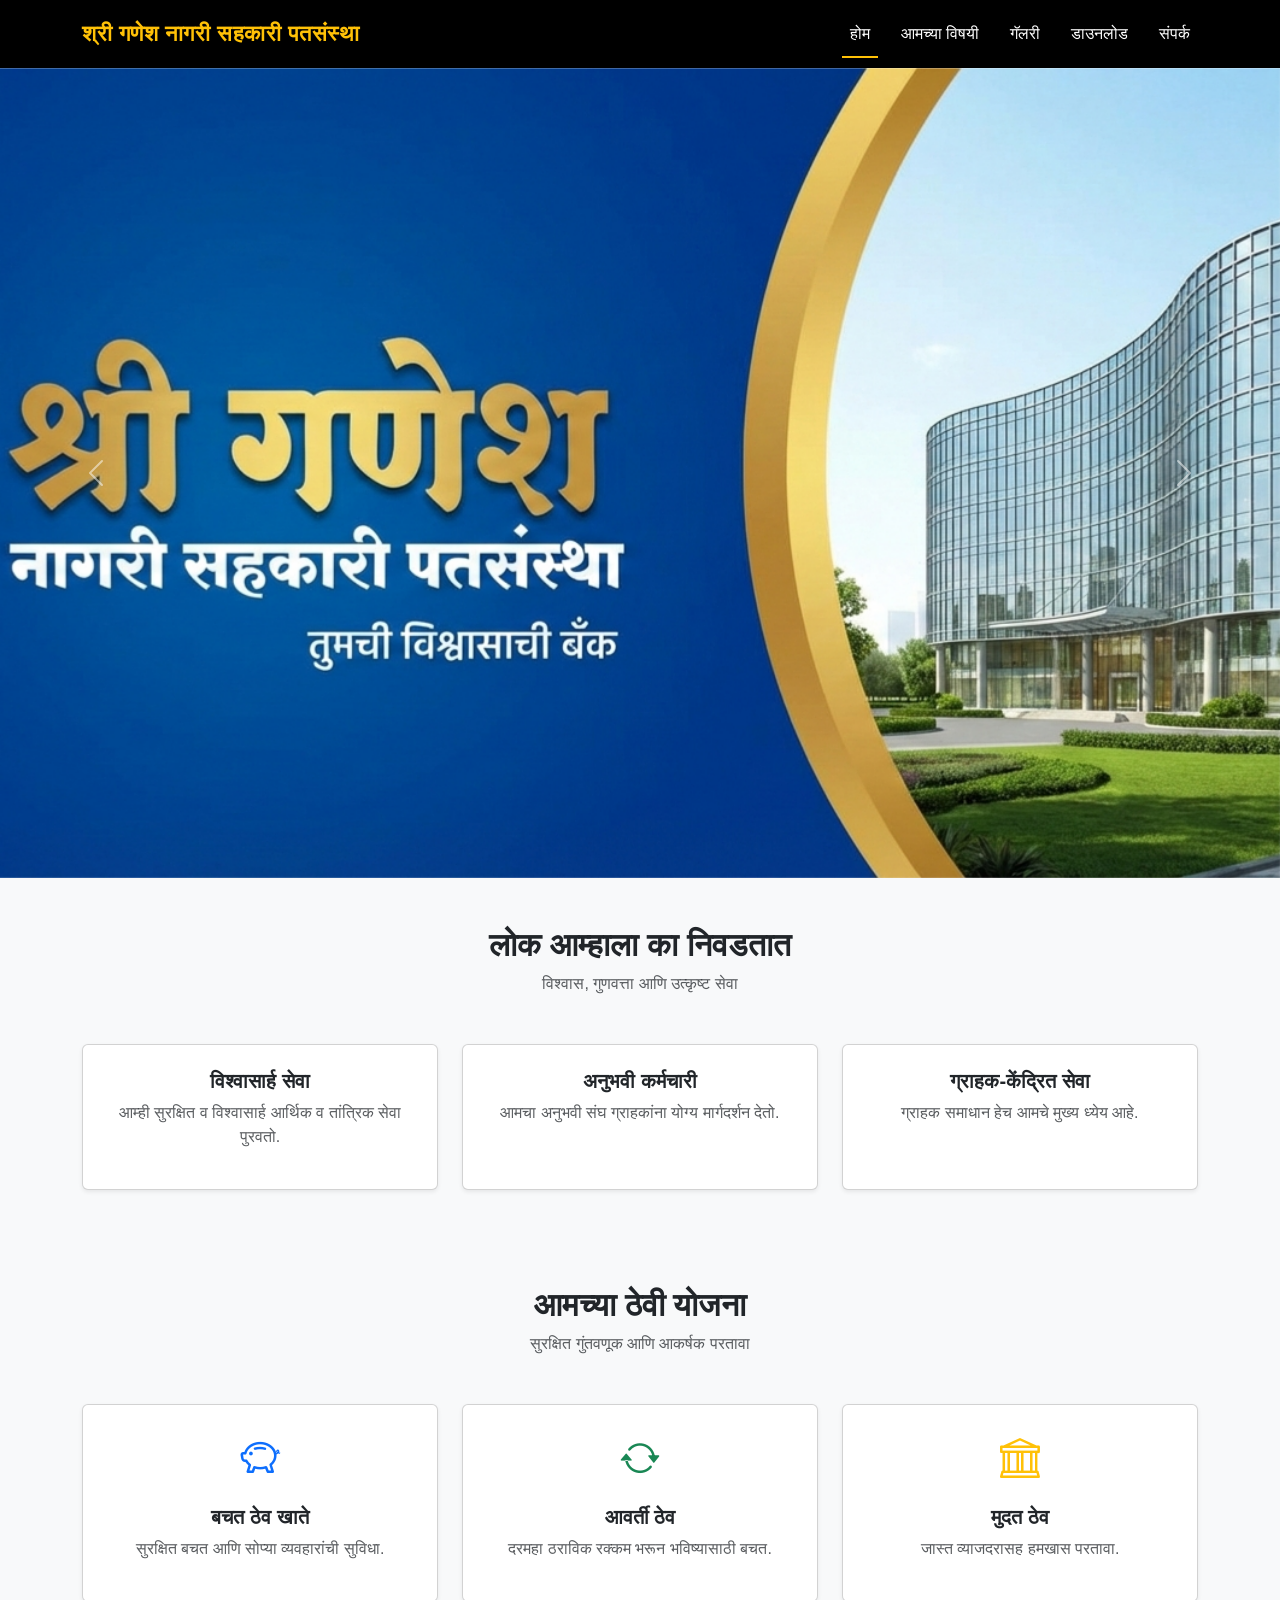
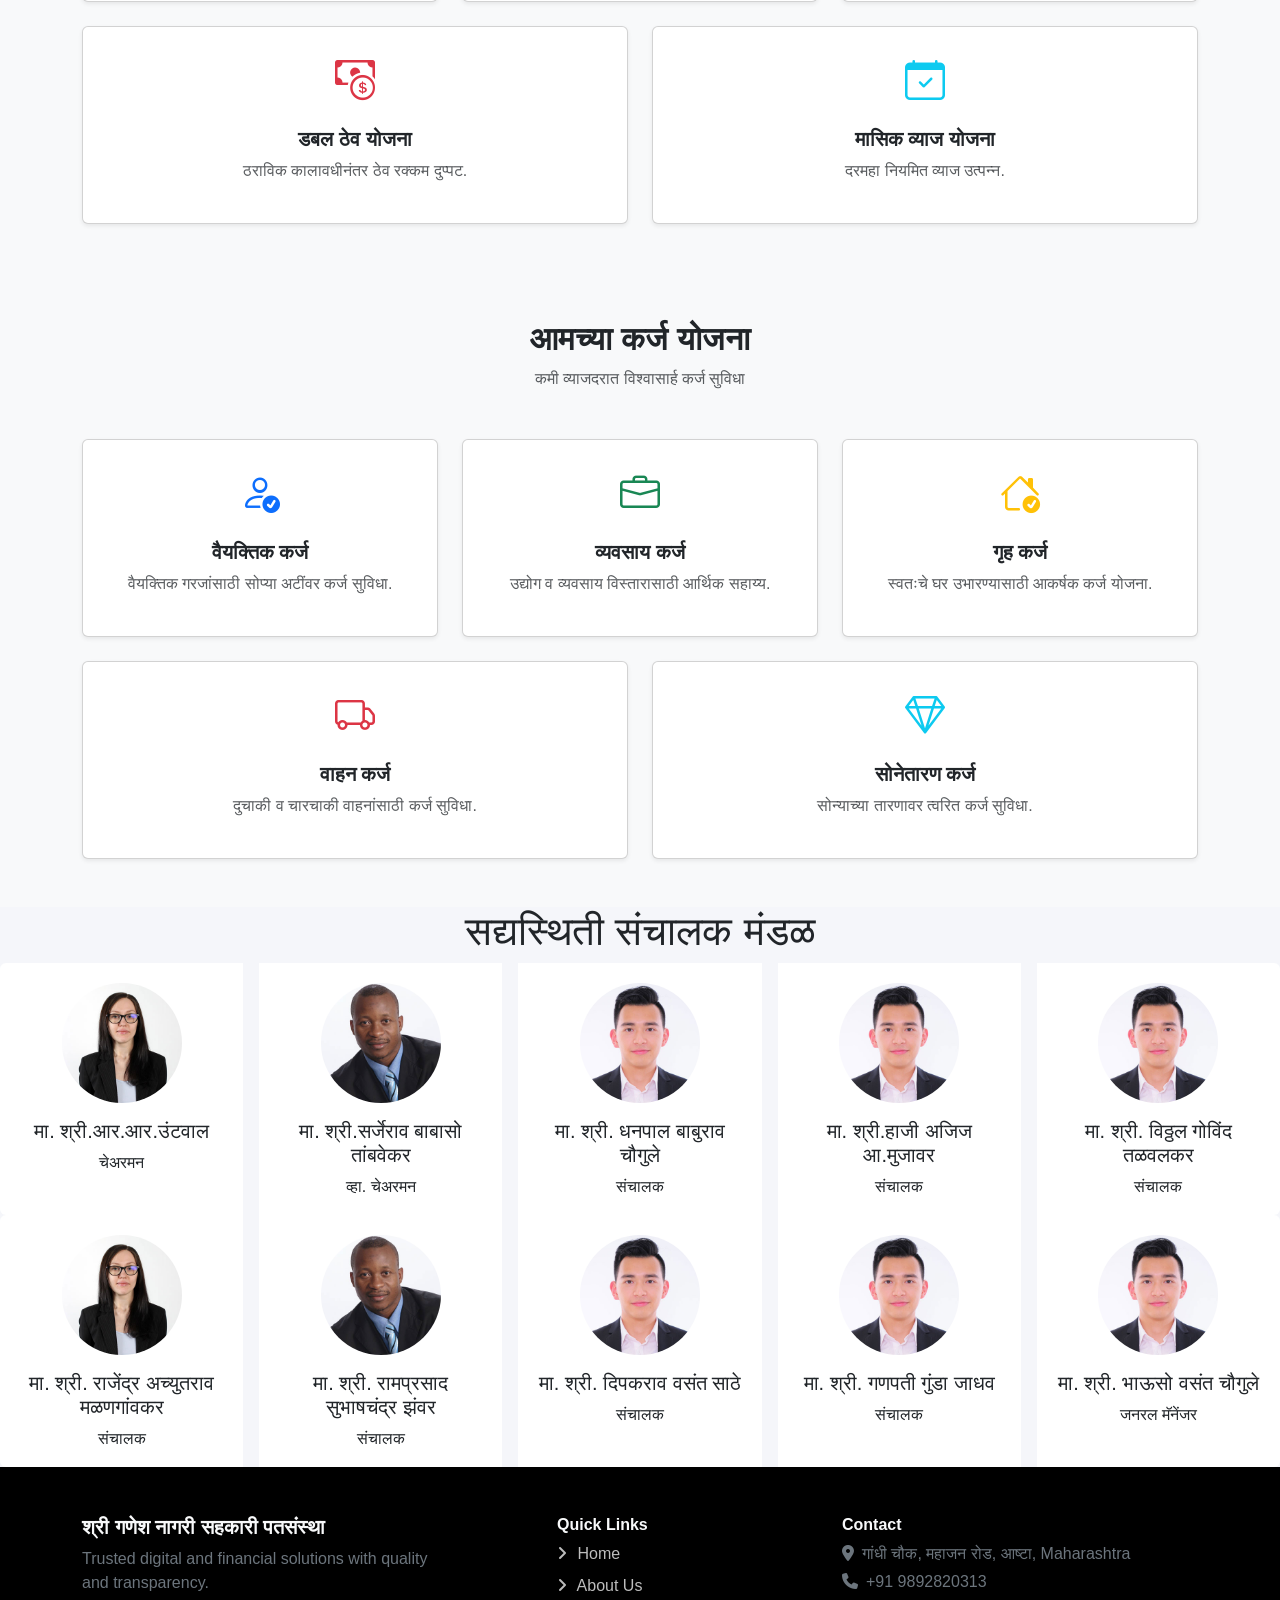
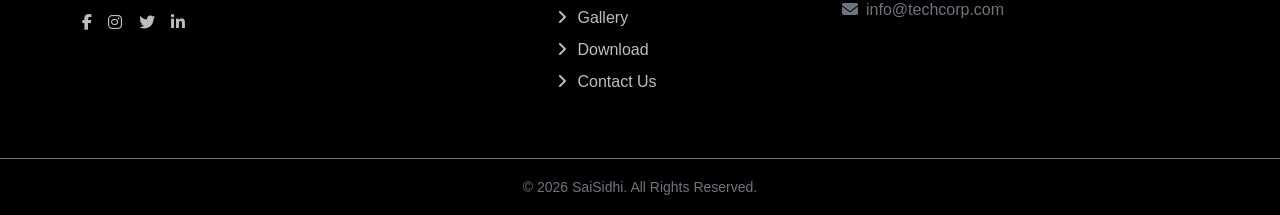
==== index.html @ bb801650 "Add files via upload" ====
<!DOCTYPE html>
<html lang="en">
<head>
    <meta charset="UTF-8">
    <title>श्री गणेश नागरी सहकारी पतसंस्था</title>

    <!-- Bootstrap CSS -->
    <link href="https://cdn.jsdelivr.net/npm/bootstrap@5.3.3/dist/css/bootstrap.min.css" rel="stylesheet">
    <link href="style.css" rel="stylesheet">
    <link rel="stylesheet" href="https://cdnjs.cloudflare.com/ajax/libs/font-awesome/6.5.1/css/all.min.css">
<link href="https://unpkg.com/aos@2.3.1/dist/aos.css" rel="stylesheet">
<link href="https://cdn.jsdelivr.net/npm/bootstrap-icons/font/bootstrap-icons.css" rel="stylesheet">

</head>
<style>
    body {
  margin: 0;
  padding: 0;
}
    .carousel-item img {
  height: 90vh;
  object-fit: cover;
  display: block;
}

</style>
<body>
<header><!-- Dark Black Navbar -->
<nav class="navbar navbar-expand-lg navbar-dark custom-navbar">
  <div class="container">

    <!-- Brand -->
    <a class="navbar-brand fw-bold" href="#" data-aos="fade-right">
      श्री गणेश नागरी सहकारी पतसंस्था
    </a>

    <!-- Toggle Button -->
    <button class="navbar-toggler" type="button" data-bs-toggle="collapse" data-bs-target="#navbarBlack">
      <span class="navbar-toggler-icon"></span>
    </button>

    <!-- Menu -->
    <div class="collapse navbar-collapse" id="navbarBlack">
      <ul class="navbar-nav ms-auto" data-aos="fade-left">

        <li class="nav-item">
          <a class="nav-link active" href="Index.html">होम</a>
        </li>

        <li class="nav-item">
          <a class="nav-link" href="AboutUs.html">आमच्या विषयी</a>
        </li>

        <li class="nav-item">
          <a class="nav-link" href="Gallery.html">गॅलरी</a>
        </li>

        <li class="nav-item">
          <a class="nav-link" href="Download.html">डाउनलोड</a>
        </li>

        <li class="nav-item">
          <a class="nav-link" href="Contact.html">संपर्क</a>
        </li>

      </ul>
    </div>
  </div>
</nav>

</header>
<div id="carouselExampleControls" class="carousel slide" data-bs-ride="carousel">
  <div class="carousel-inner">
    <div class="carousel-item active">
      <img src="./image/b1.png" class="d-block w-100" alt="...">
    </div>
    <div class="carousel-item">
      <img src="./image/b3.png" class="d-block w-100" alt="...">
    </div>
   
  </div>
  <button class="carousel-control-prev" type="button" data-bs-target="#carouselExampleControls" data-bs-slide="prev">
    <span class="carousel-control-prev-icon" aria-hidden="true"></span>
    <span class="visually-hidden">Previous</span>
  </button>
  <button class="carousel-control-next" type="button" data-bs-target="#carouselExampleControls" data-bs-slide="next">
    <span class="carousel-control-next-icon" aria-hidden="true"></span>
    <span class="visually-hidden">Next</span>
  </button>
</div>
<section class="py-5 bg-light">
  <div class="container">
    
    <div class="text-center mb-5" data-aos="fade-down">
      <h2 class="fw-bold">लोक आम्हाला का निवडतात</h2>
      <p class="text-muted">
        विश्वास, गुणवत्ता आणि उत्कृष्ट सेवा
      </p>
    </div>

    <div class="row g-4">

      <div class="col-md-4" data-aos="fade-up">
        <div class="card h-100 shadow-sm text-center p-4">
          <h5 class="fw-semibold">विश्वासार्ह सेवा</h5>
          <p class="text-muted">
            आम्ही सुरक्षित व विश्वासार्ह आर्थिक व तांत्रिक सेवा पुरवतो.
          </p>
        </div>
      </div>

      <div class="col-md-4" data-aos="zoom-in">
        <div class="card h-100 shadow-sm text-center p-4">
          <h5 class="fw-semibold">अनुभवी कर्मचारी</h5>
          <p class="text-muted">
            आमचा अनुभवी संघ ग्राहकांना योग्य मार्गदर्शन देतो.
          </p>
        </div>
      </div>

      <div class="col-md-4" data-aos="fade-up">
        <div class="card h-100 shadow-sm text-center p-4">
          <h5 class="fw-semibold">ग्राहक-केंद्रित सेवा</h5>
          <p class="text-muted">
            ग्राहक समाधान हेच आमचे मुख्य ध्येय आहे.
          </p>
        </div>
      </div>

    </div>
  </div>
</section>

<section class="py-5 bg-light">
  <div class="container">

    <!-- Heading -->
    <div class="text-center mb-5" data-aos="fade-down">
      <h2 class="fw-bold">आमच्या ठेवी योजना</h2>
      <p class="text-muted">सुरक्षित गुंतवणूक आणि आकर्षक परतावा</p>
    </div>

    <div class="row g-4">

      <!-- Saving Deposit -->
      <div class="col-md-4" data-aos="fade-up">
        <div class="card h-100 shadow-sm text-center p-4">
          <i class="bi bi-piggy-bank fs-1 text-primary mb-3"></i>
          <h5 class="fw-semibold">बचत ठेव खाते</h5>
          <p class="text-muted">
            सुरक्षित बचत आणि सोप्या व्यवहारांची सुविधा.
          </p>
          
        </div>
      </div>

      <!-- Recurring Deposit -->
      <div class="col-md-4" data-aos="zoom-in">
        <div class="card h-100 shadow-sm text-center p-4">
          <i class="bi bi-arrow-repeat fs-1 text-success mb-3"></i>
          <h5 class="fw-semibold">आवर्ती ठेव</h5>
          <p class="text-muted">
            दरमहा ठराविक रक्कम भरून भविष्यासाठी बचत.
          </p>
        </div>
      </div>

      <!-- Fixed Deposit -->
      <div class="col-md-4" data-aos="fade-up">
        <div class="card h-100 shadow-sm text-center p-4">
          <i class="bi bi-bank fs-1 text-warning mb-3"></i>
          <h5 class="fw-semibold">मुदत ठेव</h5>
          <p class="text-muted">
            जास्त व्याजदरासह हमखास परतावा.
          </p>
        </div>
      </div>

      <!-- Double Deposit -->
      <div class="col-md-6" data-aos="fade-right">
        <div class="card h-100 shadow-sm text-center p-4">
          <i class="bi bi-cash-coin fs-1 text-danger mb-3"></i>
          <h5 class="fw-semibold">डबल ठेव योजना</h5>
          <p class="text-muted">
            ठराविक कालावधीनंतर ठेव रक्कम दुप्पट.
          </p>
        </div>
      </div>

      <!-- Monthly Interest -->
      <div class="col-md-6" data-aos="fade-left">
        <div class="card h-100 shadow-sm text-center p-4">
          <i class="bi bi-calendar-check fs-1 text-info mb-3"></i>
          <h5 class="fw-semibold">मासिक व्याज योजना</h5>
          <p class="text-muted">
            दरमहा नियमित व्याज उत्पन्न.
          </p>
        </div>
      </div>

    </div>
  </div>
</section>
<!------karj----->
<section class="py-5 bg-light">
  <div class="container">

    <!-- Heading -->
    <div class="text-center mb-5" data-aos="fade-down">
      <h2 class="fw-bold">आमच्या कर्ज योजना</h2>
      <p class="text-muted">
        कमी व्याजदरात विश्वासार्ह कर्ज सुविधा
      </p>
    </div>

    <div class="row g-4">

      <!-- Personal Loan -->
      <div class="col-md-4" data-aos="fade-up">
        <div class="card h-100 shadow-sm text-center p-4">
          <i class="bi bi-person-check fs-1 text-primary mb-3"></i>
          <h5 class="fw-semibold">वैयक्तिक कर्ज</h5>
          <p class="text-muted">
            वैयक्तिक गरजांसाठी सोप्या अटींवर कर्ज सुविधा.
          </p>
        </div>
      </div>

      <!-- Business Loan -->
      <div class="col-md-4" data-aos="zoom-in">
        <div class="card h-100 shadow-sm text-center p-4">
          <i class="bi bi-briefcase fs-1 text-success mb-3"></i>
          <h5 class="fw-semibold">व्यवसाय कर्ज</h5>
          <p class="text-muted">
            उद्योग व व्यवसाय विस्तारासाठी आर्थिक सहाय्य.
          </p>
        </div>
      </div>

      <!-- Home Loan -->
      <div class="col-md-4" data-aos="fade-up">
        <div class="card h-100 shadow-sm text-center p-4">
          <i class="bi bi-house-check fs-1 text-warning mb-3"></i>
          <h5 class="fw-semibold">गृह कर्ज</h5>
          <p class="text-muted">
            स्वतःचे घर उभारण्यासाठी आकर्षक कर्ज योजना.
          </p>
        </div>
      </div>

      <!-- Vehicle Loan -->
      <div class="col-md-6" data-aos="fade-right">
        <div class="card h-100 shadow-sm text-center p-4">
          <i class="bi bi-truck fs-1 text-danger mb-3"></i>
          <h5 class="fw-semibold">वाहन कर्ज</h5>
          <p class="text-muted">
            दुचाकी व चारचाकी वाहनांसाठी कर्ज सुविधा.
          </p>
        </div>
      </div>

      <!-- Gold Loan -->
      <div class="col-md-6" data-aos="fade-left">
        <div class="card h-100 shadow-sm text-center p-4">
          <i class="bi bi-gem fs-1 text-info mb-3"></i>
          <h5 class="fw-semibold">सोनेतारण कर्ज</h5>
          <p class="text-muted">
            सोन्याच्या तारणावर त्वरित कर्ज सुविधा.
          </p>
        </div>
      </div>

    </div>
  </div>
</section>



<h1 class="text-center">सद्यस्थिती संचालक मंडळ</h1>
<div class="card-group gap-3">

  <div class="card team-card">
    <div class="img-wrapper">
      <img src="./image/team1.jpg" alt="">
      <div class="img-overlay">
        <h6>चेअरमन</h6>
      </div>
    </div>
    <div class="card-body text-center">
      <h5 class="card-title">मा. श्री.आर.आर.उंटवाल</h5>
      <p class="card-text">चेअरमन</p>
    </div>
  </div>

  <div class="card team-card">
    <div class="img-wrapper">
      <img src="./image/team2.jpg" alt="">
      <div class="img-overlay">
        <h6>व्हा. चेअरमन</h6>
      </div>
    </div>
    <div class="card-body text-center">
      <h5 class="card-title">मा. श्री.सर्जेराव बाबासो तांबवेकर</h5>
      <p class="card-text">व्हा. चेअरमन</p>
    </div>
  </div>

  <div class="card team-card">
    <div class="img-wrapper">
      <img src="./image/team3.jpg" alt="">
      <div class="img-overlay">
        <h6>संचालक</h6>
      </div>
    </div>
    <div class="card-body text-center">
      <h5 class="card-title">मा. श्री. धनपाल बाबुराव चौगुले</h5>
      <p class="card-text">संचालक</p>
    </div>
  </div>

  <div class="card team-card">
    <div class="img-wrapper">
      <img src="./image/team3.jpg" alt="">
      <div class="img-overlay">
        <h6>संचालक</h6>
      </div>
    </div>
    <div class="card-body text-center">
      <h5 class="card-title">मा. श्री.हाजी अजिज आ.मुजावर</h5>
      <p class="card-text">संचालक</p>
    </div>
  </div>

  <div class="card team-card">
    <div class="img-wrapper">
      <img src="./image/team3.jpg" alt="">
      <div class="img-overlay">
        <h6>संचालक</h6>
      </div>
    </div>
    <div class="card-body text-center">
      <h5 class="card-title">मा. श्री. विठ्ठल गोविंद तळवलकर</h5>
      <p class="card-text">संचालक</p>
    </div>
  </div>

</div>
<!---Second card-->

<div class="card-group gap-3">

  <div class="card team-card">
    <div class="img-wrapper">
      <img src="./image/team1.jpg" alt="">
      <div class="img-overlay">
        <h6>संचालक</h6>
      </div>
    </div>
    <div class="card-body text-center">
      <h5 class="card-title">मा. श्री. राजेंद्र अच्युतराव मळणगांवकर</h5>
      <p class="card-text">संचालक</p>
    </div>
  </div>

  <div class="card team-card">
    <div class="img-wrapper">
      <img src="./image/team2.jpg" alt="">
      <div class="img-overlay">
        <h6>संचालक</h6>
      </div>
    </div>
    <div class="card-body text-center">
      <h5 class="card-title">मा. श्री. रामप्रसाद सुभाषचंद्र झंवर</h5>
      <p class="card-text">संचालक</p>
    </div>
  </div>

  <div class="card team-card">
    <div class="img-wrapper">
      <img src="./image/team3.jpg" alt="">
      <div class="img-overlay">
        <h6>संचालक</h6>
      </div>
    </div>
    <div class="card-body text-center">
      <h5 class="card-title">मा. श्री. दिपकराव वसंत साठे</h5>
      <p class="card-text">संचालक</p>
    </div>
  </div>

  <div class="card team-card">
    <div class="img-wrapper">
      <img src="./image/team3.jpg" alt="">
      <div class="img-overlay">
        <h6>संचालक</h6>
      </div>
    </div>
    <div class="card-body text-center">
      <h5 class="card-title">मा. श्री. गणपती गुंडा जाधव</h5>
      <p class="card-text">संचालक</p>
    </div>
  </div>

  <div class="card team-card">
    <div class="img-wrapper">
      <img src="./image/team3.jpg" alt="">
      <div class="img-overlay">
        <h6>जनरल मॅनेंजर</h6>
      </div>
    </div>
    <div class="card-body text-center">
      <h5 class="card-title">मा. श्री. भाऊसो वसंत चौगुले</h5>
      <p class="card-text">जनरल मॅनेंजर</p>
    </div>
  </div>

</div>
<!----Footer--->

 <footer class="footer bg-black text-light pt-5">
  <div class="container">
    <div class="row">

      <!-- Brand -->
      <div class="col-md-4 mb-4">
        <h5 class="fw-bold">श्री गणेश नागरी सहकारी पतसंस्था</h5>
        <p class="text-secondary">
          Trusted digital and financial solutions with quality and transparency.
        </p>

        <!-- Social Icons -->
        <div class="social-icons">
          <a href="#"><i class="fab fa-facebook-f"></i></a>
          <a href="#"><i class="fab fa-instagram"></i></a>
          <a href="#"><i class="fab fa-twitter"></i></a>
          <a href="#"><i class="fab fa-linkedin-in"></i></a>
        </div>
      </div>
<div class="col-md-1 mb-4">
        
      </div>
      <!-- Quick Links -->
      <div class="col-md-3 mb-4">
        <h6 class="fw-semibold">Quick Links</h6>
        <ul class="list-unstyled">
          <li><a href="Index.html" class="footer-link"><i class="fas fa-angle-right"></i> Home</a></li>
          <li><a href="AboutUs.html" class="footer-link"><i class="fas fa-angle-right"></i> About Us</a></li>
          <li><a href="Gallery.html" class="footer-link"><i class="fas fa-angle-right"></i> Gallery</a></li>
          <li><a href="Download.html" class="footer-link"><i class="fas fa-angle-right"></i> Download</a></li>
           <li><a href="Contact.html" class="footer-link"><i class="fas fa-angle-right"></i> Contact Us</a></li>
        </ul>
      </div>

      <!-- Services -->
     

      <!-- Contact -->
      <div class="col-md-4 mb-4">
        <h6 class="fw-semibold">Contact</h6>
        <p class="text-secondary mb-1"><i class="fas fa-map-marker-alt me-2"></i>गांधी चौक, महाजन रोड, आष्टा, Maharashtra</p>
        <p class="text-secondary mb-1"><i class="fas fa-phone me-2"></i>+91 9892820313</p>
        <p class="text-secondary"><i class="fas fa-envelope me-2"></i>info@techcorp.com</p>
      </div>

    </div>
  </div>

  <!-- Bottom Bar -->
  <div class="text-center border-top border-secondary mt-4 py-3">
    <small class="text-secondary">
      © 2026 SaiSidhi. All Rights Reserved.
    </small>
  </div>
</footer>


<!-- Bootstrap JS -->
<script src="https://cdn.jsdelivr.net/npm/bootstrap@5.3.3/dist/js/bootstrap.bundle.min.js"></script>
<script src="https://unpkg.com/aos@2.3.1/dist/aos.js"></script>
<script>
  AOS.init({
    duration: 1000,
    once: true
  });
</script>
</body>
</html>
---- style.css ----
* {
    margin: 0;
    padding: 0;
    box-sizing: border-box;
    font-family: "Segoe UI", sans-serif;
}

body {
    background: #f5f6fa;
  
}

 body {
  font-family: 'Noto Sans Devanagari', sans-serif;
}

/* Navbar */
.custom-navbar {
  background: #000;
  padding: 12px 0;
}

/* Brand */
.custom-navbar .navbar-brand {
  font-size: 1.4rem;
  color: #ffc107;
  letter-spacing: 0.5px;
}

/* Nav links */
.custom-navbar .nav-link {
  color: #fff;
  font-weight: 500;
  margin-left: 15px;
  position: relative;
  transition: color 0.3s ease;
}

/* Hover underline animation */
.custom-navbar .nav-link::after {
  content: '';
  position: absolute;
  width: 0%;
  height: 2px;
  left: 0;
  bottom: -4px;
  background-color: #ffc107;
  transition: width 0.3s ease;
}

.custom-navbar .nav-link:hover::after,
.custom-navbar .nav-link.active::after {
  width: 100%;
}

.custom-navbar .nav-link:hover {
  color: #ffc107;
}

/* Toggler */
.navbar-toggler {
  border-color: #ffc107;
}

.navbar-toggler-icon {
  filter: invert(1);
}

.team-card {
  border: none;
  text-align: center;
}

.img-wrapper {
  position: relative;
  width: 120px;
  height: 120px;
  margin: 20px auto 0;
  border-radius: 50%;
  overflow: hidden;
}

.img-wrapper img {
  width: 100%;
  height: 100%;
  object-fit: cover;
}

.img-overlay {
  position: absolute;
  inset: 0;
  background: rgba(0,0,0,0.6);
  display: flex;
  align-items: center;
  justify-content: center;
  opacity: 0;
  color: #fff;
  transition: 0.3s;
  font-size: 14px;
}

.img-wrapper:hover .img-overlay {
  opacity: 1;
}
.footer-link {
  color: #bdbdbd;
  text-decoration: none;
  display: block;
  margin-bottom: 8px;
}

.footer-link i {
  margin-right: 6px;
}

.footer-link:hover {
  color: #ffffff;
}

.social-icons a {
  color: #bdbdbd;
  font-size: 16px;
  margin-right: 12px;
  display: inline-block;
  transition: 0.3s;
}

.social-icons a:hover {
  color: #ffffff;
  transform: translateY(-3px);
}
.tb_text_wrap {
  text-align: justify;
  line-height: 1.8;
  font-size: 16px;
}

@media (max-width: 768px) {
  .tb_text_wrap img {
    float: none;
    display: block;
    margin: 0 auto 20px;
  }
}
.gallery-img {
  height: 200px;
  object-fit: cover;
  transition: transform 0.3s ease;
}

.gallery-img:hover {
  transform: scale(1.05);
}

.marathi-text {
  font-family: 'Mukta', sans-serif;
  font-size: 17px;
  color: #333;
  line-height: 1.8;
}

.marathi-text i {
  color: #6c757d;
  font-size: 18px;
  margin-right: 8px;
}

.section-title {
  font-family: 'Mukta', sans-serif;
  font-weight: 700;
  font-size: 22px;
}
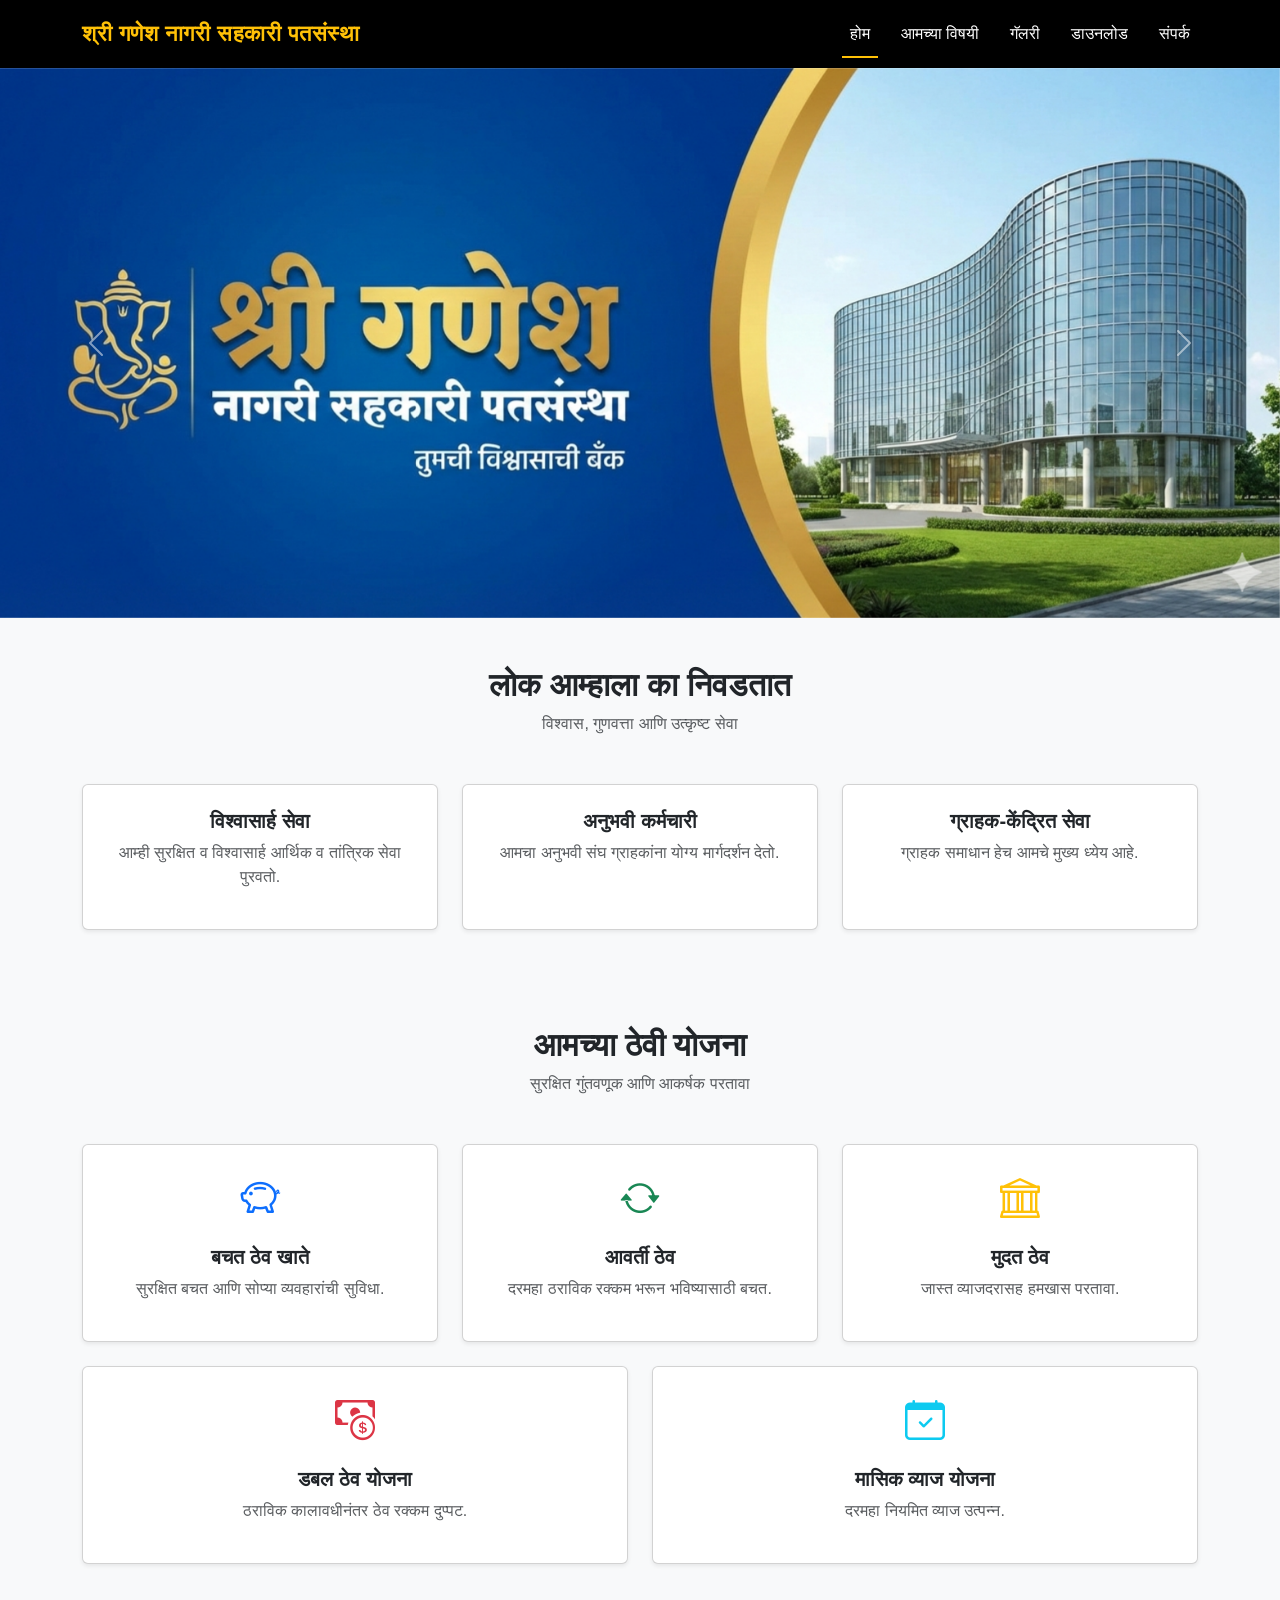
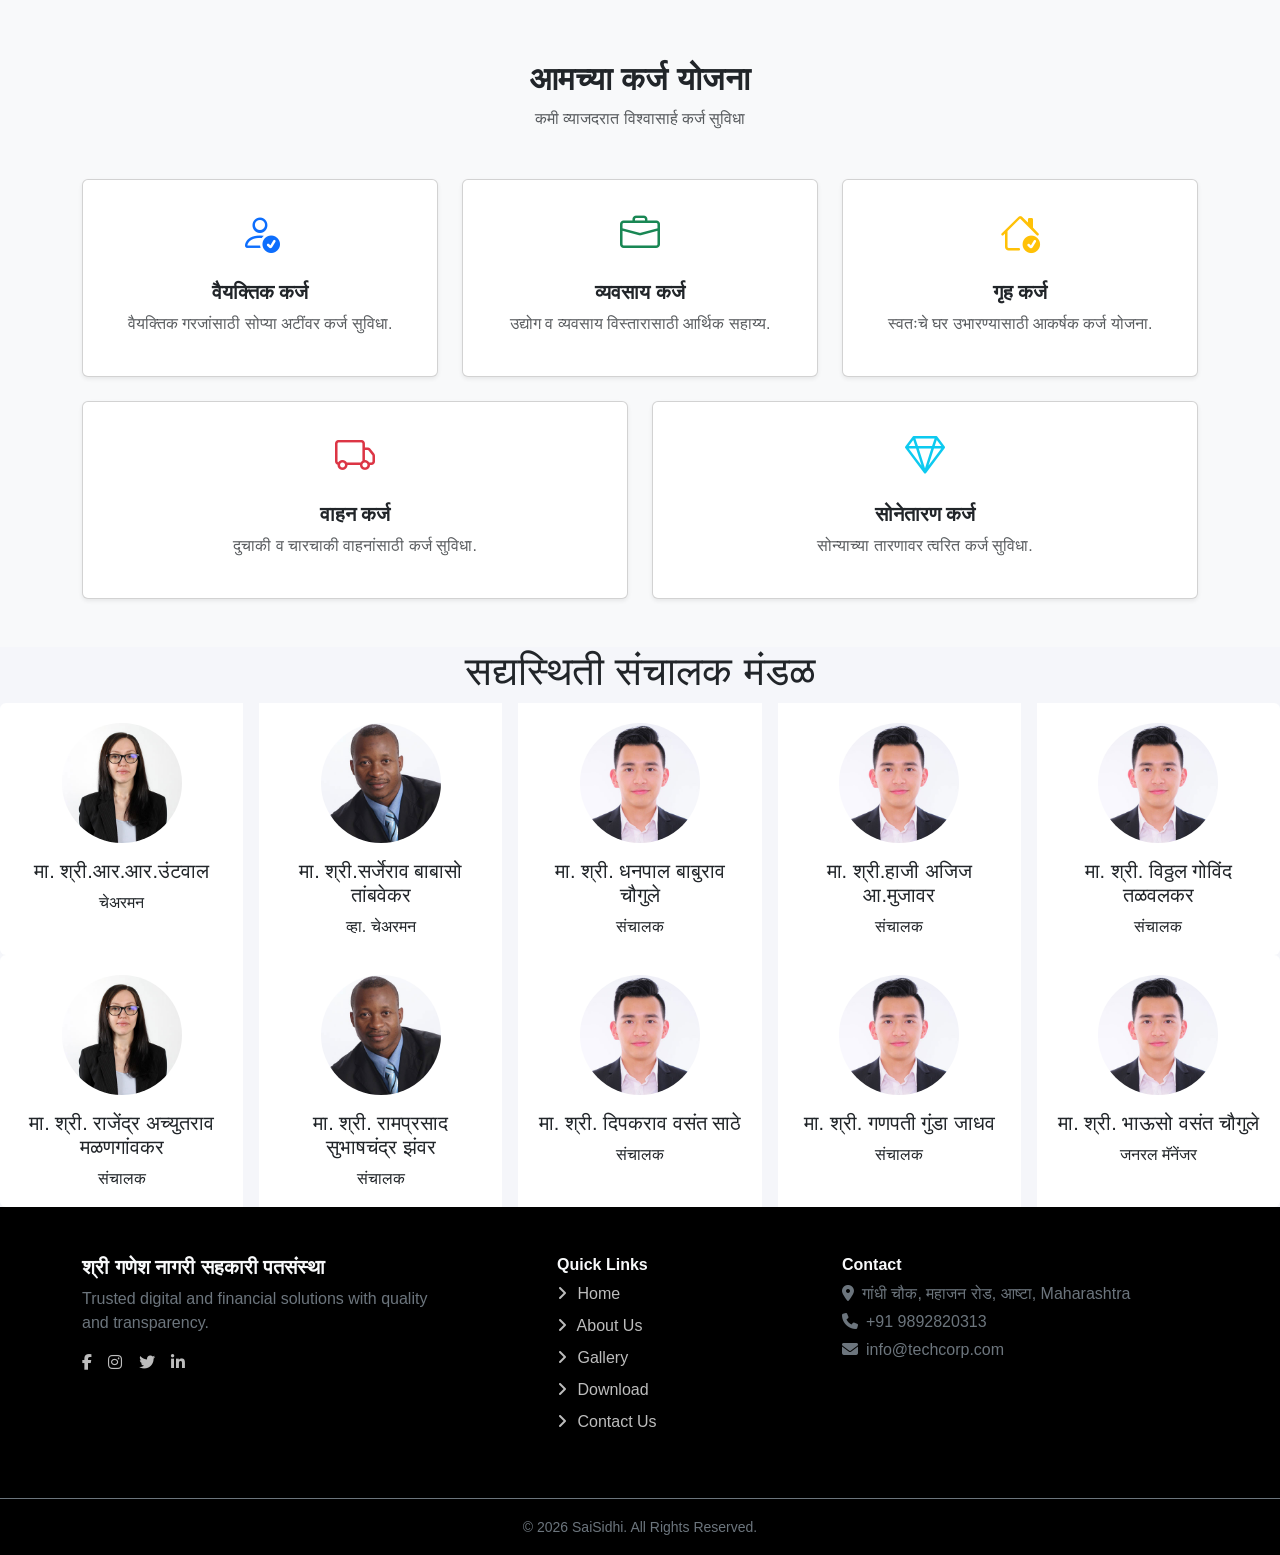
==== commit 78aae784: "Update index.html" ====
--- a/index.html
+++ b/index.html
@@ -17,10 +17,15 @@
   margin: 0;
   padding: 0;
 }
-    .carousel-item img {
-  height: 90vh;
+   @media (max-width: 767px) {
+  .carousel img { height: 350px; }
+}
+@media (min-width: 768px) {
+  .carousel img { height: 550px; }
+}
+
+.carousel img {
   object-fit: cover;
-  display: block;
 }
 
 </style>
@@ -71,23 +76,48 @@
 </header>
 <div id="carouselExampleControls" class="carousel slide" data-bs-ride="carousel">
   <div class="carousel-inner">
+
+    <!-- Slide 1 -->
     <div class="carousel-item active">
-      <img src="./image/b1.png" class="d-block w-100" alt="...">
-    </div>
+      <!-- Desktop image -->
+      <img src="./image/b1.png"
+           class="d-none d-md-block w-100"
+           alt="Desktop banner">
+
+      <!-- Mobile image -->
+      <img src="./image/mobile1.jpg"
+           class="d-block d-md-none w-100"
+           alt="Mobile banner">
+    </div>
+
+    <!-- Slide 2 -->
     <div class="carousel-item">
-      <img src="./image/b3.png" class="d-block w-100" alt="...">
-    </div>
-   
-  </div>
-  <button class="carousel-control-prev" type="button" data-bs-target="#carouselExampleControls" data-bs-slide="prev">
-    <span class="carousel-control-prev-icon" aria-hidden="true"></span>
-    <span class="visually-hidden">Previous</span>
+      <!-- Desktop image -->
+      <img src="./image/b3.png"
+           class="d-none d-md-block w-100"
+           alt="Desktop banner">
+
+      <!-- Mobile image -->
+      <img src="./image/mobile2.png"
+           class="d-block d-md-none w-100"
+           alt="Mobile banner">
+    </div>
+
+  </div>
+
+  <!-- Controls -->
+  <button class="carousel-control-prev" type="button"
+          data-bs-target="#carouselExampleControls" data-bs-slide="prev">
+    <span class="carousel-control-prev-icon"></span>
   </button>
-  <button class="carousel-control-next" type="button" data-bs-target="#carouselExampleControls" data-bs-slide="next">
-    <span class="carousel-control-next-icon" aria-hidden="true"></span>
-    <span class="visually-hidden">Next</span>
+
+  <button class="carousel-control-next" type="button"
+          data-bs-target="#carouselExampleControls" data-bs-slide="next">
+    <span class="carousel-control-next-icon"></span>
   </button>
 </div>
+
+
 <section class="py-5 bg-light">
   <div class="container">
     
@@ -485,3 +515,4 @@
 </script>
 </body>
 </html>
+
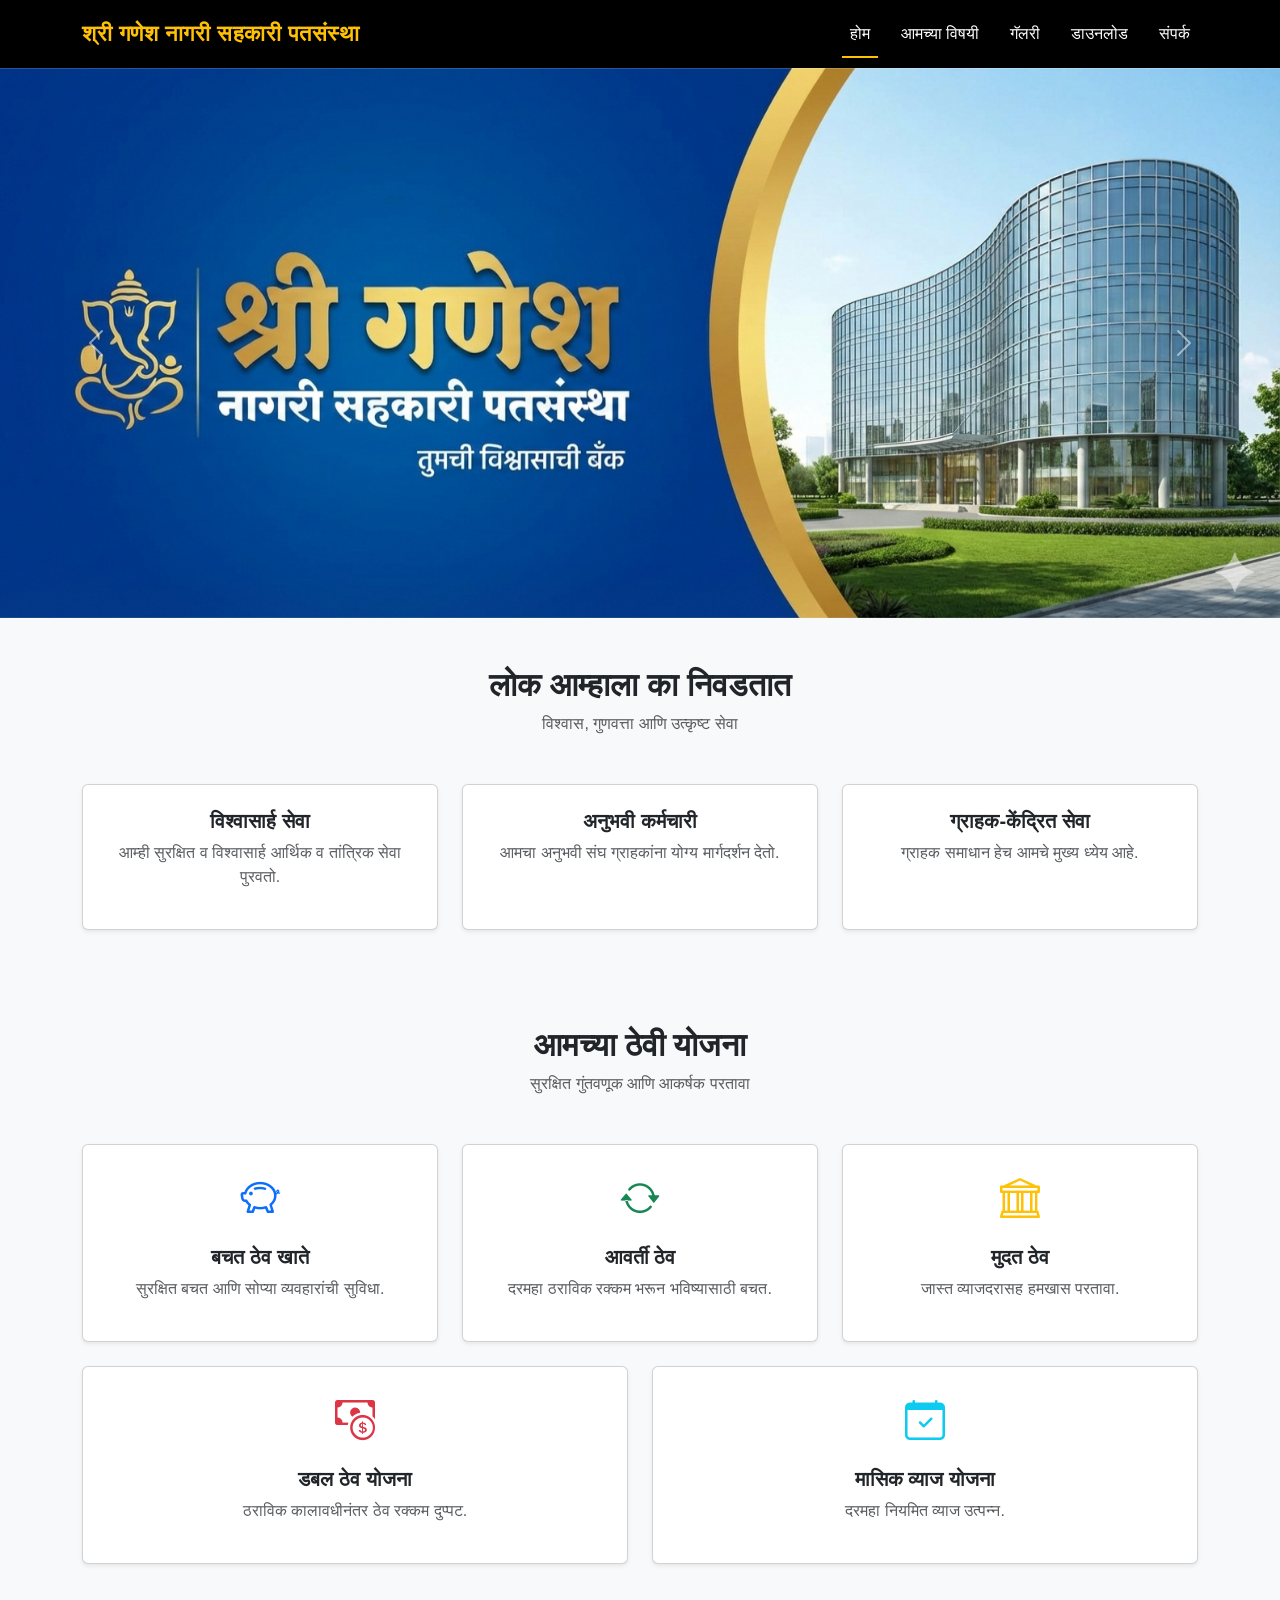
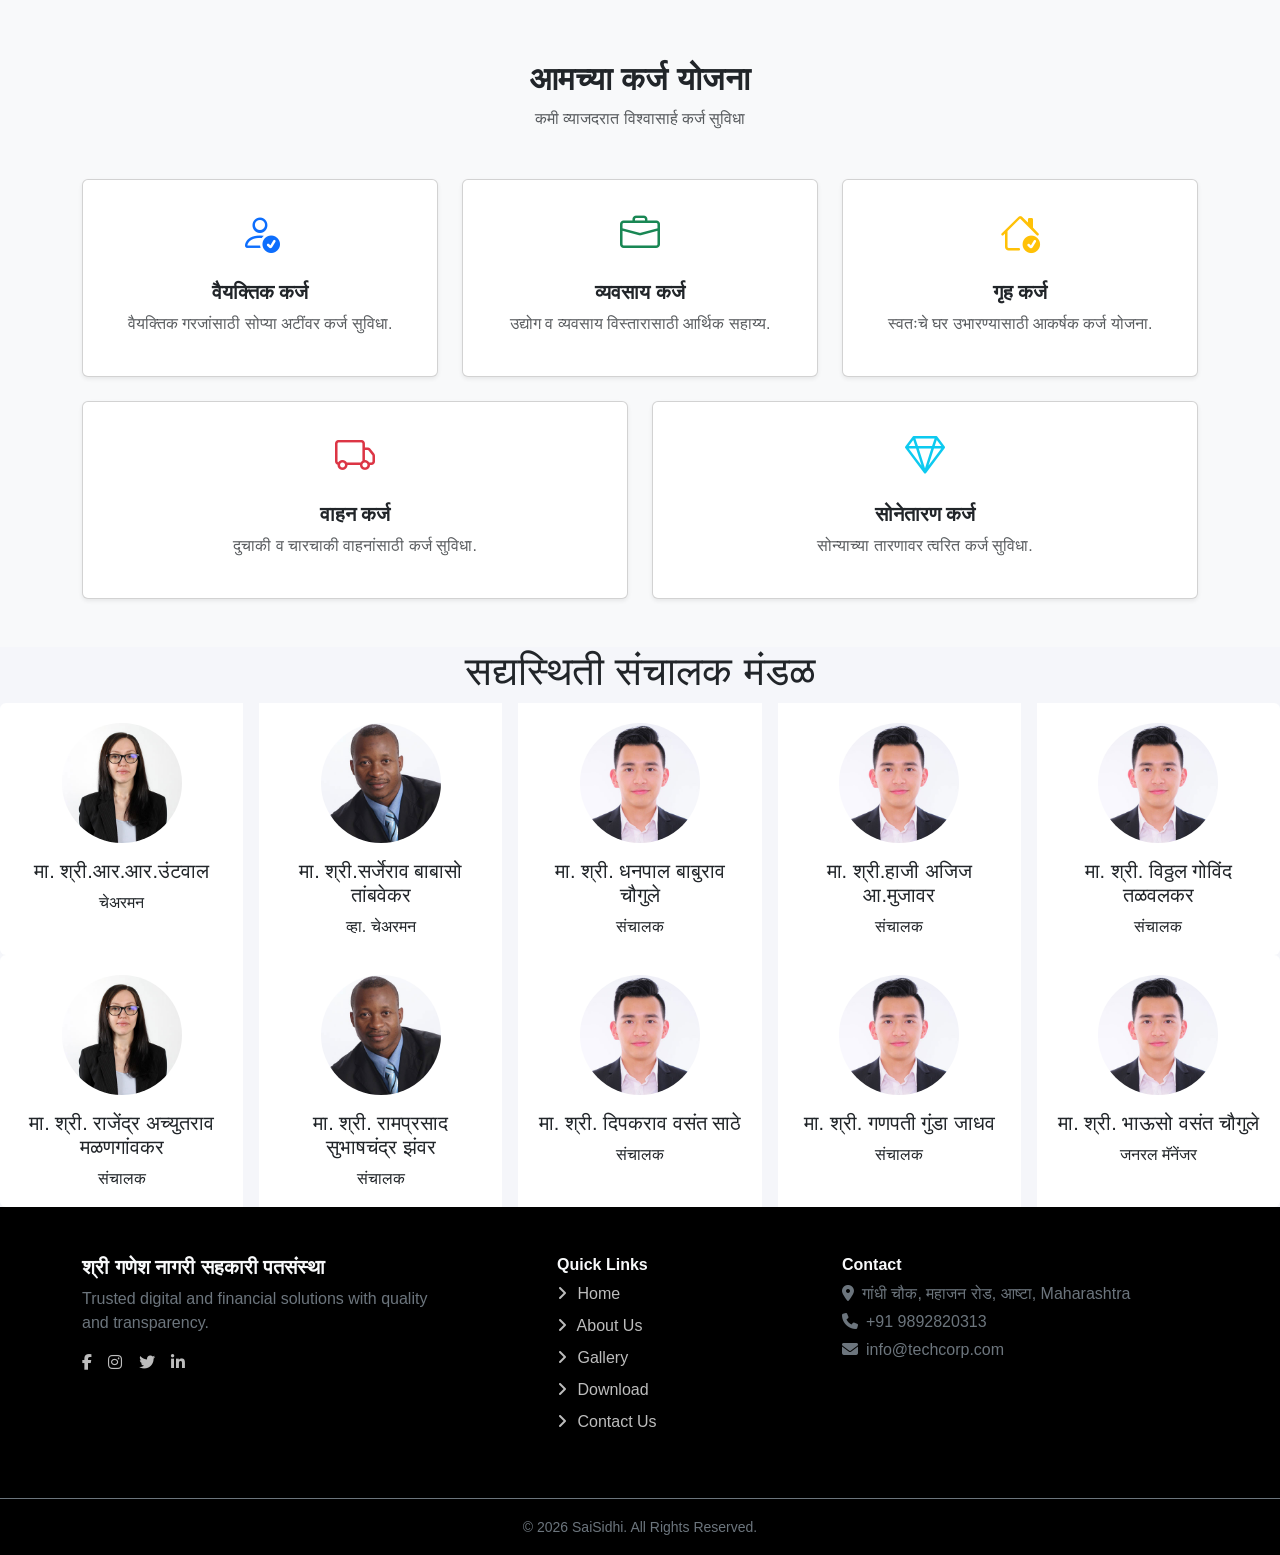
==== commit 2529b266: "Update index.html" ====
--- a/index.html
+++ b/index.html
@@ -24,9 +24,6 @@
   .carousel img { height: 550px; }
 }
 
-.carousel img {
-  object-fit: cover;
-}
 
 </style>
 <body>
@@ -516,3 +513,4 @@
 </body>
 </html>
 
+
